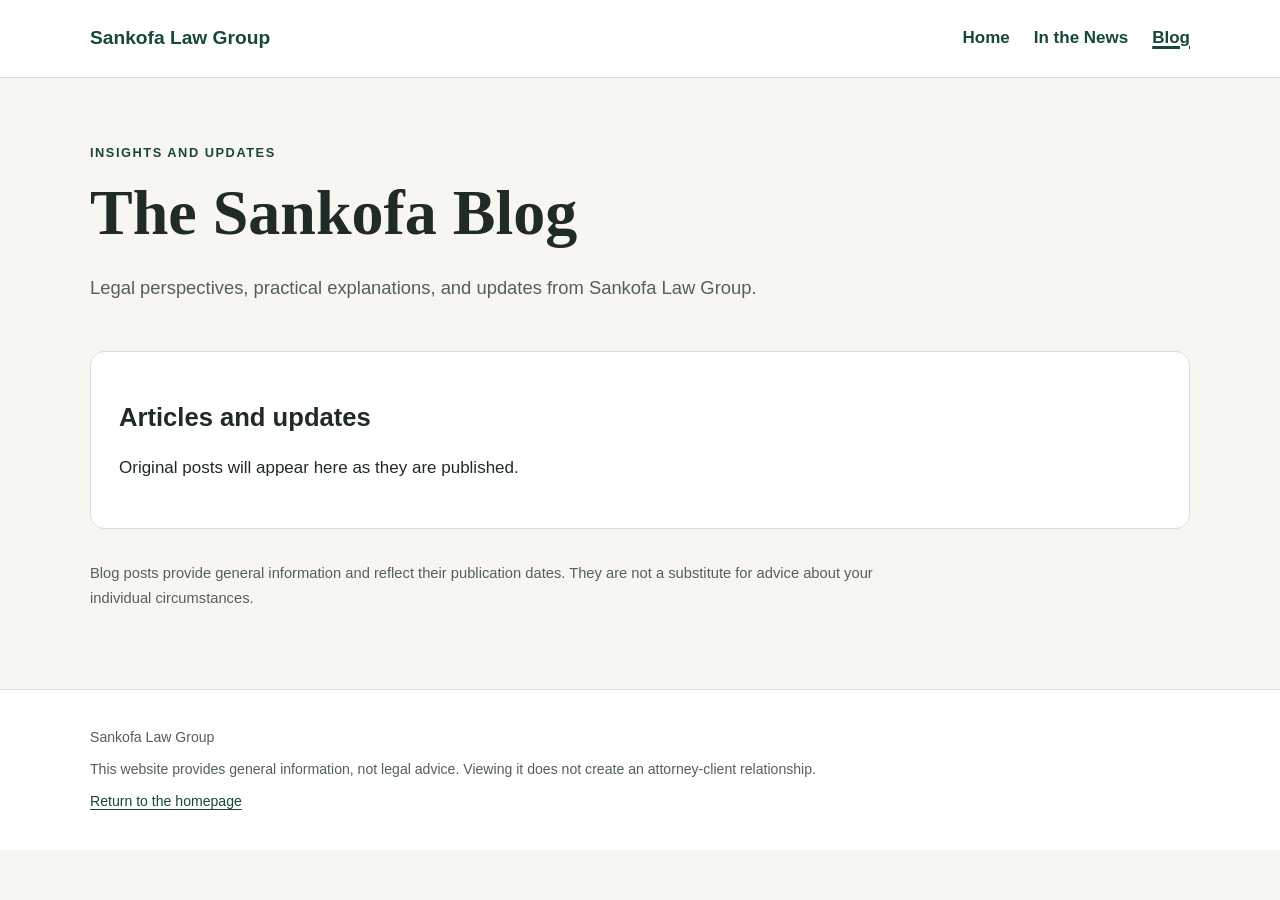
==== blog.html @ 3f3dae9e "Create initial blog.html structure for the site This file contains the structure and content for the" ====
<!doctype html>
<html lang="en">
<head>
  <meta charset="utf-8">
  <meta name="viewport" content="width=device-width, initial-scale=1">

  <title>Blog | Sankofa Law Group</title>

  <meta
    name="description"
    content="Articles, legal perspectives, and firm updates from Sankofa Law Group."
  >

  <link rel="stylesheet" href="editorial.css">
</head>

<body>
  <a class="skip-link" href="#main">Skip to content</a>

  <header class="site-header">
    <div class="container header-inner">
      <a class="brand" href="index.html">Sankofa Law Group</a>

      <nav class="site-nav" aria-label="Main navigation">
        <a href="index.html">Home</a>
        <a href="news.html">In the News</a>
        <a href="blog.html" aria-current="page">Blog</a>
      </nav>
    </div>
  </header>

  <main id="main" class="container">
    <section class="hero" aria-labelledby="page-title">
      <p class="eyebrow">Insights and updates</p>

      <h1 id="page-title">The Sankofa Blog</h1>

      <p class="lead">
        Legal perspectives, practical explanations, and
        updates from Sankofa Law Group.
      </p>
    </section>

    <section class="content-section" aria-label="Blog posts">

      <!--
        FIRST POST:
        Delete the empty-state div below when you add your
        first blog card.
      -->

      <div class="empty-state">
        <h2>Articles and updates</h2>
        <p>
          Original posts will appear here as they are published.
        </p>
      </div>

      <div class="cards">

        <!-- ADD BLOG CARDS BELOW THIS LINE. NEWEST FIRST. -->


        <!-- ADD BLOG CARDS ABOVE THIS LINE. -->

      </div>

      <p class="editorial-note">
        Blog posts provide general information and reflect
        their publication dates. They are not a substitute
        for advice about your individual circumstances.
      </p>
    </section>
  </main>

  <footer class="site-footer">
    <div class="container">
      <p>Sankofa Law Group</p>

      <p>
        This website provides general information, not legal advice.
        Viewing it does not create an attorney-client relationship.
      </p>

      <p>
        <a href="index.html">Return to the homepage</a>
      </p>
    </div>
  </footer>
</body>
</html>
---- editorial.css ----
:root {
  --paper: #f8f6f1;
  --surface: #ffffff;
  --ink: #202b27;
  --muted: #526159;
  --brand: #174737;
  --brand-dark: #103528;
  --accent: #a87932;
  --line: #d8dfd9;
  --radius: 14px;
  --width: 1100px;
}

* {
  box-sizing: border-box;
}

html {
  scroll-behavior: smooth;
}

body {
  margin: 0;
  background: var(--paper);
  color: var(--ink);
  font-family: Arial, Helvetica, sans-serif;
  font-size: 17px;
  line-height: 1.7;
}

a {
  color: var(--brand);
  text-underline-offset: 0.2em;
}

a:hover {
  color: var(--brand-dark);
}

a:focus-visible {
  outline: 3px solid var(--accent);
  outline-offset: 4px;
}

.container {
  width: min(var(--width), calc(100% - 40px));
  margin-inline: auto;
}

.skip-link {
  position: absolute;
  top: -100px;
  left: 16px;
  z-index: 10;
  padding: 12px 18px;
  background: var(--surface);
  color: var(--ink);
}

.skip-link:focus {
  top: 12px;
}

.site-header {
  background: var(--surface);
  border-bottom: 1px solid var(--line);
}

.header-inner {
  display: flex;
  justify-content: space-between;
  align-items: center;
  gap: 20px;
  padding-block: 22px;
  flex-wrap: wrap;
}

.brand {
  color: var(--brand);
  font-size: 1.2rem;
  font-weight: 700;
  text-decoration: none;
}

.site-nav {
  display: flex;
  flex-wrap: wrap;
  gap: 12px 24px;
}

.site-nav a {
  font-weight: 600;
  text-decoration: none;
}

.site-nav a[aria-current="page"] {
  text-decoration: underline;
  text-decoration-thickness: 3px;
}

.hero {
  padding-block: 64px 36px;
}

.eyebrow {
  margin: 0 0 12px;
  color: var(--brand);
  font-size: 0.8rem;
  font-weight: 700;
  letter-spacing: 0.12em;
  text-transform: uppercase;
}

h1,
h2,
h3 {
  line-height: 1.2;
}

h1 {
  max-width: 900px;
  margin: 0 0 20px;
  font-family: Georgia, "Times New Roman", serif;
  font-size: clamp(2.3rem, 6vw, 4rem);
}

h2 {
  font-size: 1.6rem;
}

.lead {
  max-width: 760px;
  margin: 0;
  color: var(--muted);
  font-size: 1.15rem;
}

.content-section {
  padding-block: 12px 64px;
}

.cards {
  display: grid;
  grid-template-columns: repeat(2, minmax(0, 1fr));
  gap: 24px;
}

.card,
.empty-state {
  padding: 28px;
  border: 1px solid var(--line);
  border-radius: var(--radius);
  background: var(--surface);
}

.card h2 {
  margin: 10px 0 14px;
}

.card p {
  margin-block: 12px;
}

.meta {
  color: var(--muted);
  font-size: 0.92rem;
}

.tag {
  display: inline-block;
  padding: 4px 10px;
  border-radius: 999px;
  background: #e8eee9;
  color: var(--brand);
  font-size: 0.78rem;
  font-weight: 700;
}

.text-link {
  display: inline-block;
  margin-top: 8px;
  font-weight: 700;
}

.editorial-note {
  max-width: 800px;
  margin-top: 32px;
  color: var(--muted);
  font-size: 0.92rem;
}

.post {
  max-width: 780px;
  margin-inline: auto;
  padding-block: 42px 64px;
}

.post-header {
  padding-bottom: 28px;
  border-bottom: 1px solid var(--line);
}

.post h1 {
  font-size: clamp(2.2rem, 5vw, 3.5rem);
}

.post-body {
  padding-block: 12px 24px;
}

.post-body h2 {
  margin-top: 36px;
}

.post-body li {
  margin-bottom: 10px;
}

.post-body img {
  max-width: 100%;
  height: auto;
}

.post-footer {
  padding-top: 24px;
  border-top: 1px solid var(--line);
}

.site-footer {
  padding-block: 28px;
  border-top: 1px solid var(--line);
  background: var(--surface);
  color: var(--muted);
  font-size: 0.88rem;
}

.site-footer p {
  max-width: 850px;
  margin-block: 8px;
}

@media (max-width: 700px) {
  .cards {
    grid-template-columns: 1fr;
  }

  .header-inner {
    align-items: flex-start;
    flex-direction: column;
  }

  .hero {
    padding-top: 42px;
  }

  .card,
  .empty-state {
    padding: 22px;
  }
}
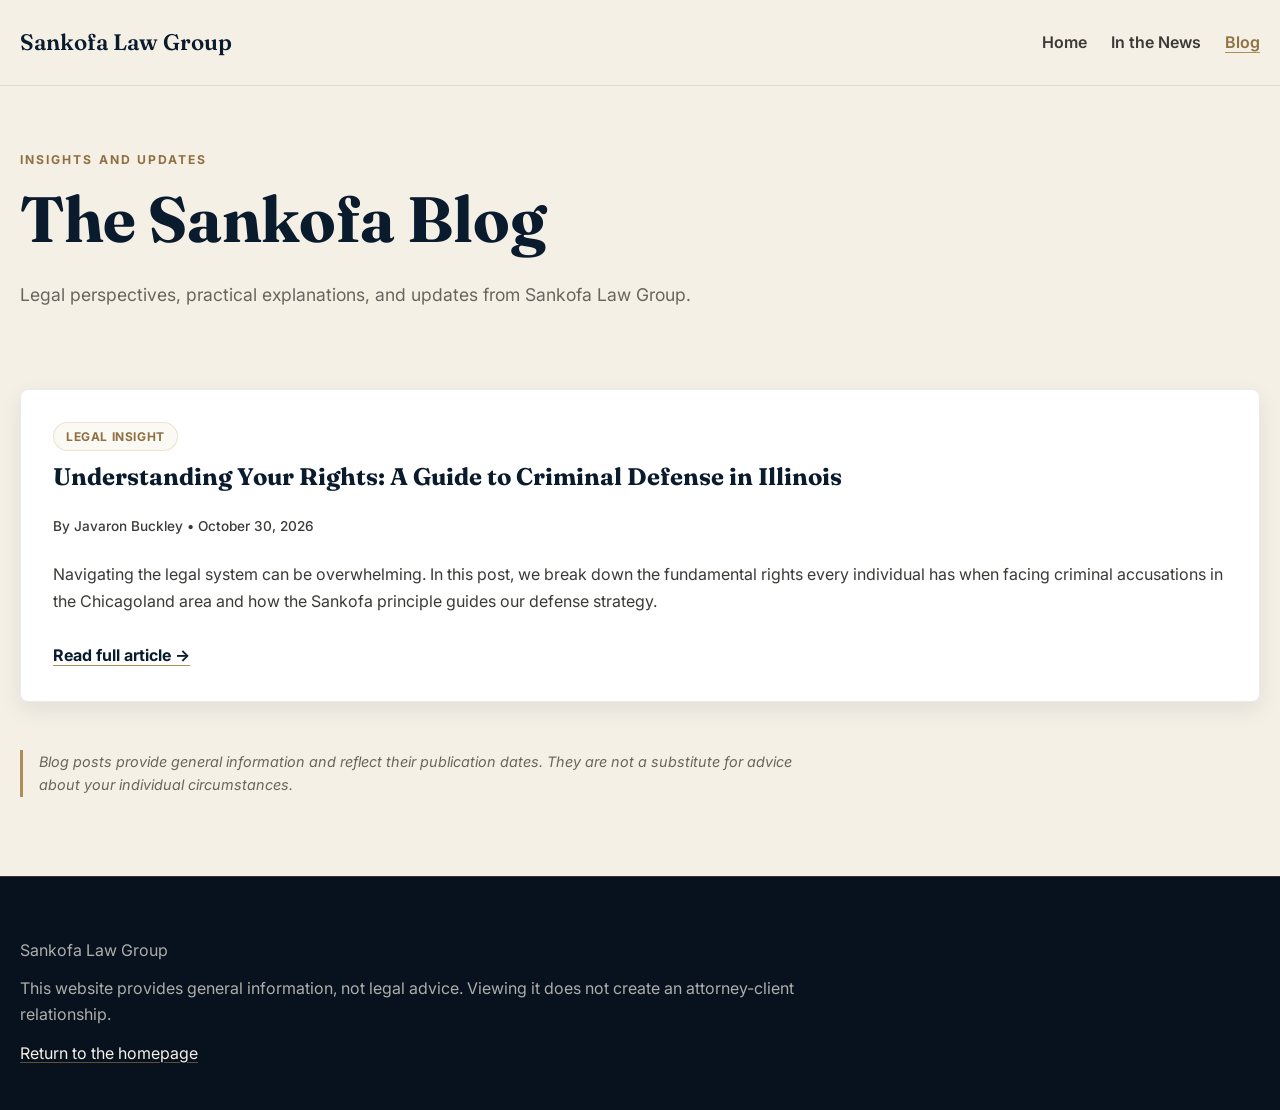
==== commit c067b32c: "Remove empty-state div and add blog card Removed the empty-state div and added a new blog card with " ====
--- a/blog.html
+++ b/blog.html
@@ -49,17 +49,23 @@
         first blog card.
       -->
 
-      <div class="empty-state">
-        <h2>Articles and updates</h2>
-        <p>
-          Original posts will appear here as they are published.
-        </p>
-      </div>
-
+     
       <div class="cards">
 
         <!-- ADD BLOG CARDS BELOW THIS LINE. NEWEST FIRST. -->
-
+<article class="card">
+  <span class="tag">Legal Insight</span>
+  
+  <h2>Understanding Your Rights: A Guide to Criminal Defense in Illinois</h2>
+  
+  <p class="meta">By Javaron Buckley • October 30, 2026</p>
+  
+  <p>
+    Navigating the legal system can be overwhelming. In this post, we break down the fundamental rights every individual has when facing criminal accusations in the Chicagoland area and how the Sankofa principle guides our defense strategy.
+  </p>
+  
+  <a class="text-link" href="#">Read full article →</a>
+</article>
 
         <!-- ADD BLOG CARDS ABOVE THIS LINE. -->
 
--- a/editorial.css
+++ b/editorial.css
@@ -1,14 +1,27 @@
+/* editorial.css - Updated to match Sankofa Law Group Homepage */
+@import url('https://fonts.googleapis.com/css2?family=Fraunces:ital,opsz,wght@0,9..144,300..700;1,9..144,300..400&family=Inter:wght@300;400;500;600;700&display=swap');
+
 :root {
-  --paper: #f8f6f1;
-  --surface: #ffffff;
-  --ink: #202b27;
-  --muted: #526159;
-  --brand: #174737;
-  --brand-dark: #103528;
-  --accent: #a87932;
-  --line: #d8dfd9;
-  --radius: 14px;
-  --width: 1100px;
+  /* Sankofa Brand Colors */
+  --navy-950: #07121e;
+  --navy-900: #0b1b2e;
+  --navy-800: #162b44;
+  --parchment-50: #fbf9f4;
+  --parchment-100: #f5f0e6;
+  --parchment-200: #ebe5da;
+  --brass-500: #b08d57;
+  --brass-600: #8f7041;
+  --charcoal-900: #252522;
+  --charcoal-700: #3a3a36;
+  --charcoal-500: #66665f;
+  --white: #ffffff;
+
+  /* Shared Effects */
+  --shadow-sm: 0 8px 22px rgba(11, 27, 46, 0.08);
+  --shadow-md: 0 18px 42px rgba(11, 27, 46, 0.14);
+  --radius-md: 8px;
+  --content-width: 1280px;
+  --transition: 180ms ease;
 }
 
 * {
@@ -21,29 +34,31 @@
 
 body {
   margin: 0;
-  background: var(--paper);
-  color: var(--ink);
-  font-family: Arial, Helvetica, sans-serif;
-  font-size: 17px;
-  line-height: 1.7;
+  background: var(--parchment-100);
+  color: var(--charcoal-700);
+  font-family: "Inter", Arial, sans-serif;
+  font-size: 16px;
+  line-height: 1.65;
+  -webkit-font-smoothing: antialiased;
 }
 
 a {
-  color: var(--brand);
-  text-underline-offset: 0.2em;
+  color: var(--navy-900);
+  text-decoration: none;
+  transition: color var(--transition);
 }
 
 a:hover {
-  color: var(--brand-dark);
+  color: var(--brass-600);
 }
 
 a:focus-visible {
-  outline: 3px solid var(--accent);
+  outline: 3px solid var(--brass-500);
   outline-offset: 4px;
 }
 
 .container {
-  width: min(var(--width), calc(100% - 40px));
+  width: min(var(--content-width), calc(100% - 2.5rem));
   margin-inline: auto;
 }
 
@@ -51,19 +66,25 @@
   position: absolute;
   top: -100px;
   left: 16px;
-  z-index: 10;
-  padding: 12px 18px;
-  background: var(--surface);
-  color: var(--ink);
+  z-index: 1000;
+  padding: 0.7rem 1rem;
+  background: var(--white);
+  color: var(--navy-900);
+  font-weight: 700;
 }
 
 .skip-link:focus {
   top: 12px;
 }
 
+/* Header */
 .site-header {
-  background: var(--surface);
-  border-bottom: 1px solid var(--line);
+  background: rgba(245, 240, 230, 0.97);
+  border-bottom: 1px solid rgba(58, 58, 54, 0.12);
+  backdrop-filter: blur(10px);
+  position: sticky;
+  top: 0;
+  z-index: 100;
 }
 
 .header-inner {
@@ -71,190 +92,246 @@
   justify-content: space-between;
   align-items: center;
   gap: 20px;
-  padding-block: 22px;
+  padding-block: 1.5rem;
   flex-wrap: wrap;
 }
 
 .brand {
-  color: var(--brand);
-  font-size: 1.2rem;
-  font-weight: 700;
+  color: var(--navy-900);
+  font-family: "Fraunces", Georgia, serif;
+  font-size: 1.4rem;
+  font-weight: 600;
   text-decoration: none;
 }
 
 .site-nav {
   display: flex;
   flex-wrap: wrap;
-  gap: 12px 24px;
+  gap: 1.5rem;
 }
 
 .site-nav a {
   font-weight: 600;
+  color: var(--charcoal-700);
   text-decoration: none;
+}
+
+.site-nav a:hover,
+.site-nav a[aria-current="page"] {
+  color: var(--brass-600);
 }
 
 .site-nav a[aria-current="page"] {
   text-decoration: underline;
-  text-decoration-thickness: 3px;
-}
-
+  text-decoration-color: var(--brass-500);
+  text-underline-offset: 4px;
+}
+
+/* Hero Section */
 .hero {
-  padding-block: 64px 36px;
+  padding-block: 4rem 2rem;
 }
 
 .eyebrow {
-  margin: 0 0 12px;
-  color: var(--brand);
-  font-size: 0.8rem;
+  margin: 0 0 0.75rem;
+  color: var(--brass-600);
+  font-size: 0.76rem;
   font-weight: 700;
-  letter-spacing: 0.12em;
+  letter-spacing: 0.17em;
   text-transform: uppercase;
 }
 
-h1,
-h2,
-h3 {
-  line-height: 1.2;
+h1, h2, h3 {
+  color: var(--navy-900);
+  font-family: "Fraunces", Georgia, serif;
+  line-height: 1.15;
+  margin-top: 0;
 }
 
 h1 {
   max-width: 900px;
-  margin: 0 0 20px;
-  font-family: Georgia, "Times New Roman", serif;
-  font-size: clamp(2.3rem, 6vw, 4rem);
+  margin-bottom: 1.5rem;
+  font-size: clamp(2.5rem, 6vw, 4rem);
 }
 
 h2 {
-  font-size: 1.6rem;
+  font-size: 1.5rem;
+  margin-bottom: 0.5rem;
 }
 
 .lead {
   max-width: 760px;
   margin: 0;
-  color: var(--muted);
-  font-size: 1.15rem;
-}
-
+  color: var(--charcoal-500);
+  font-size: 1.1rem;
+}
+
+/* Content Section & Cards */
 .content-section {
-  padding-block: 12px 64px;
+  padding-block: 1rem 4rem;
 }
 
 .cards {
   display: grid;
-  grid-template-columns: repeat(2, minmax(0, 1fr));
-  gap: 24px;
-}
-
-.card,
-.empty-state {
-  padding: 28px;
-  border: 1px solid var(--line);
-  border-radius: var(--radius);
-  background: var(--surface);
+  grid-template-columns: repeat(auto-fit, minmax(320px, 1fr));
+  gap: 2rem;
+  margin-top: 2rem;
+}
+
+.card {
+  padding: 2rem;
+  border: 1px solid rgba(58, 58, 54, 0.1);
+  border-radius: var(--radius-md);
+  background: var(--white);
+  box-shadow: var(--shadow-sm);
+  transition: transform var(--transition), box-shadow var(--transition);
+  display: flex;
+  flex-direction: column;
+}
+
+.card:hover {
+  transform: translateY(-4px);
+  box-shadow: var(--shadow-md);
 }
 
 .card h2 {
-  margin: 10px 0 14px;
+  margin-top: 0.75rem;
+  margin-bottom: 0.75rem;
 }
 
 .card p {
-  margin-block: 12px;
+  margin-block: 0.75rem;
+  color: var(--charcoal-700);
 }
 
 .meta {
-  color: var(--muted);
-  font-size: 0.92rem;
+  color: var(--charcoal-500);
+  font-size: 0.85rem;
+  font-weight: 500;
+  margin-bottom: 0.5rem;
 }
 
 .tag {
   display: inline-block;
-  padding: 4px 10px;
+  padding: 4px 12px;
   border-radius: 999px;
-  background: #e8eee9;
-  color: var(--brand);
-  font-size: 0.78rem;
+  background: var(--parchment-50);
+  color: var(--brass-600);
+  font-size: 0.75rem;
   font-weight: 700;
+  text-transform: uppercase;
+  letter-spacing: 0.05em;
+  border: 1px solid rgba(176, 141, 87, 0.2);
+  width: fit-content;
 }
 
 .text-link {
-  display: inline-block;
-  margin-top: 8px;
+  display: inline-flex;
+  align-items: center;
+  margin-top: auto;
+  padding-top: 1rem;
   font-weight: 700;
+  color: var(--navy-900);
+  text-decoration: underline;
+  text-decoration-color: var(--brass-500);
+  text-underline-offset: 4px;
+}
+
+.text-link:hover {
+  color: var(--brass-600);
 }
 
 .editorial-note {
   max-width: 800px;
-  margin-top: 32px;
-  color: var(--muted);
-  font-size: 0.92rem;
-}
-
+  margin-top: 3rem;
+  color: var(--charcoal-500);
+  font-size: 0.9rem;
+  font-style: italic;
+  border-left: 3px solid var(--brass-500);
+  padding-left: 1rem;
+}
+
+/* Blog Post Specifics (for when you create individual post pages) */
 .post {
   max-width: 780px;
   margin-inline: auto;
-  padding-block: 42px 64px;
+  padding-block: 3rem 4rem;
 }
 
 .post-header {
-  padding-bottom: 28px;
-  border-bottom: 1px solid var(--line);
-}
-
-.post h1 {
-  font-size: clamp(2.2rem, 5vw, 3.5rem);
+  padding-bottom: 2rem;
+  border-bottom: 1px solid rgba(58, 58, 54, 0.12);
+  margin-bottom: 2rem;
 }
 
 .post-body {
-  padding-block: 12px 24px;
+  color: var(--charcoal-700);
 }
 
 .post-body h2 {
-  margin-top: 36px;
-}
-
-.post-body li {
-  margin-bottom: 10px;
+  margin-top: 2.5rem;
+  font-size: 1.75rem;
+}
+
+.post-body p {
+  margin-bottom: 1.5rem;
 }
 
 .post-body img {
   max-width: 100%;
   height: auto;
+  border-radius: var(--radius-md);
+  margin: 1.5rem 0;
 }
 
 .post-footer {
-  padding-top: 24px;
-  border-top: 1px solid var(--line);
-}
-
+  padding-top: 2rem;
+  border-top: 1px solid rgba(58, 58, 54, 0.12);
+  margin-top: 3rem;
+}
+
+/* Footer */
 .site-footer {
-  padding-block: 28px;
-  border-top: 1px solid var(--line);
-  background: var(--surface);
-  color: var(--muted);
-  font-size: 0.88rem;
+  padding-block: 3rem 2rem;
+  border-top: 1px solid rgba(176, 141, 87, 0.25);
+  background: var(--navy-950);
+  color: var(--parchment-100);
 }
 
 .site-footer p {
   max-width: 850px;
-  margin-block: 8px;
-}
-
+  margin-block: 0.75rem;
+  color: rgba(245, 240, 230, 0.7);
+}
+
+.site-footer a {
+  color: var(--parchment-100);
+  text-decoration: underline;
+  text-decoration-color: rgba(176, 141, 87, 0.5);
+  text-underline-offset: 3px;
+}
+
+.site-footer a:hover {
+  color: var(--brass-500);
+}
+
+/* Responsive */
 @media (max-width: 700px) {
-  .cards {
-    grid-template-columns: 1fr;
-  }
-
   .header-inner {
     align-items: flex-start;
     flex-direction: column;
   }
+  
+  .site-nav {
+    flex-direction: column;
+    gap: 1rem;
+  }
 
   .hero {
-    padding-top: 42px;
+    padding-top: 2.5rem;
   }
 
-  .card,
-  .empty-state {
-    padding: 22px;
+  .card {
+    padding: 1.5rem;
   }
 }
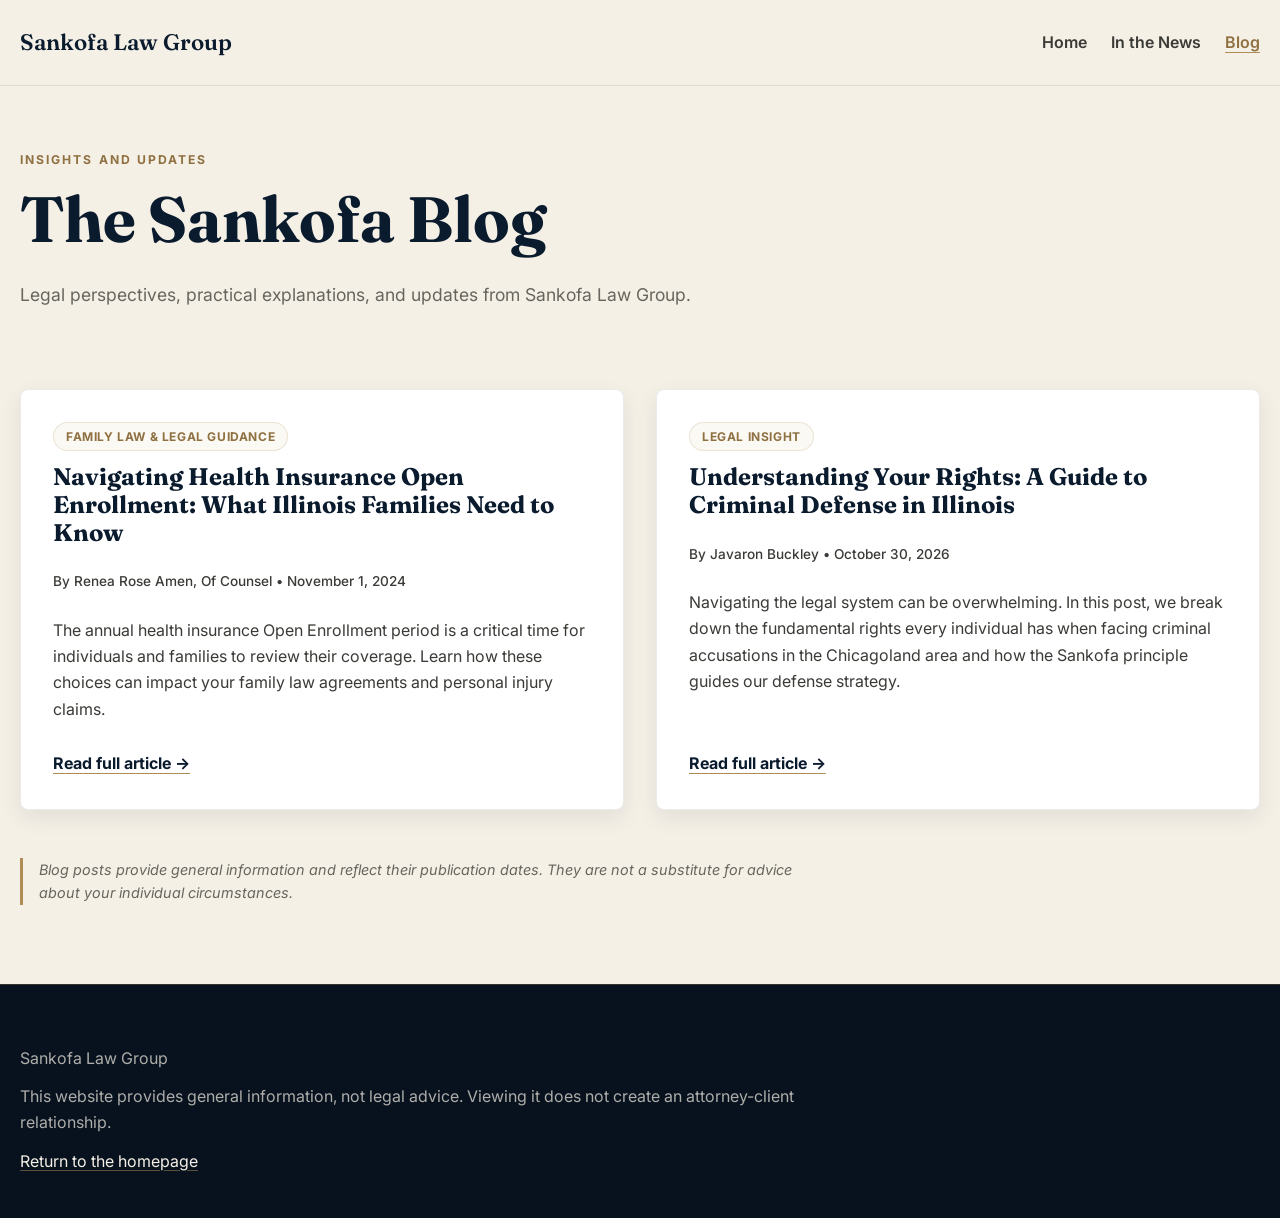
==== commit 636c3797: "Add new blog article on health insurance enrollment" ====
--- a/blog.html
+++ b/blog.html
@@ -53,6 +53,20 @@
       <div class="cards">
 
         <!-- ADD BLOG CARDS BELOW THIS LINE. NEWEST FIRST. -->
+        <article class="card">
+  <span class="tag">Family Law & Legal Guidance</span>
+  
+  <h2>Navigating Health Insurance Open Enrollment: What Illinois Families Need to Know</h2>
+  
+  <p class="meta">By Renea Rose Amen, Of Counsel • November 1, 2024</p>
+  
+  <p>
+    The annual health insurance Open Enrollment period is a critical time for individuals and families to review their coverage. Learn how these choices can impact your family law agreements and personal injury claims.
+  </p>
+  
+  <a class="text-link" href="posts/open-enrollment-guide.html">Read full article →</a>
+</article>
+        
 <article class="card">
   <span class="tag">Legal Insight</span>
   
@@ -64,7 +78,7 @@
     Navigating the legal system can be overwhelming. In this post, we break down the fundamental rights every individual has when facing criminal accusations in the Chicagoland area and how the Sankofa principle guides our defense strategy.
   </p>
   
-  <a class="text-link" href="#">Read full article →</a>
+  <a class="text-link" href="posts/criminal-defense-rights.html">Read full article →</a>
 </article>
 
         <!-- ADD BLOG CARDS ABOVE THIS LINE. -->
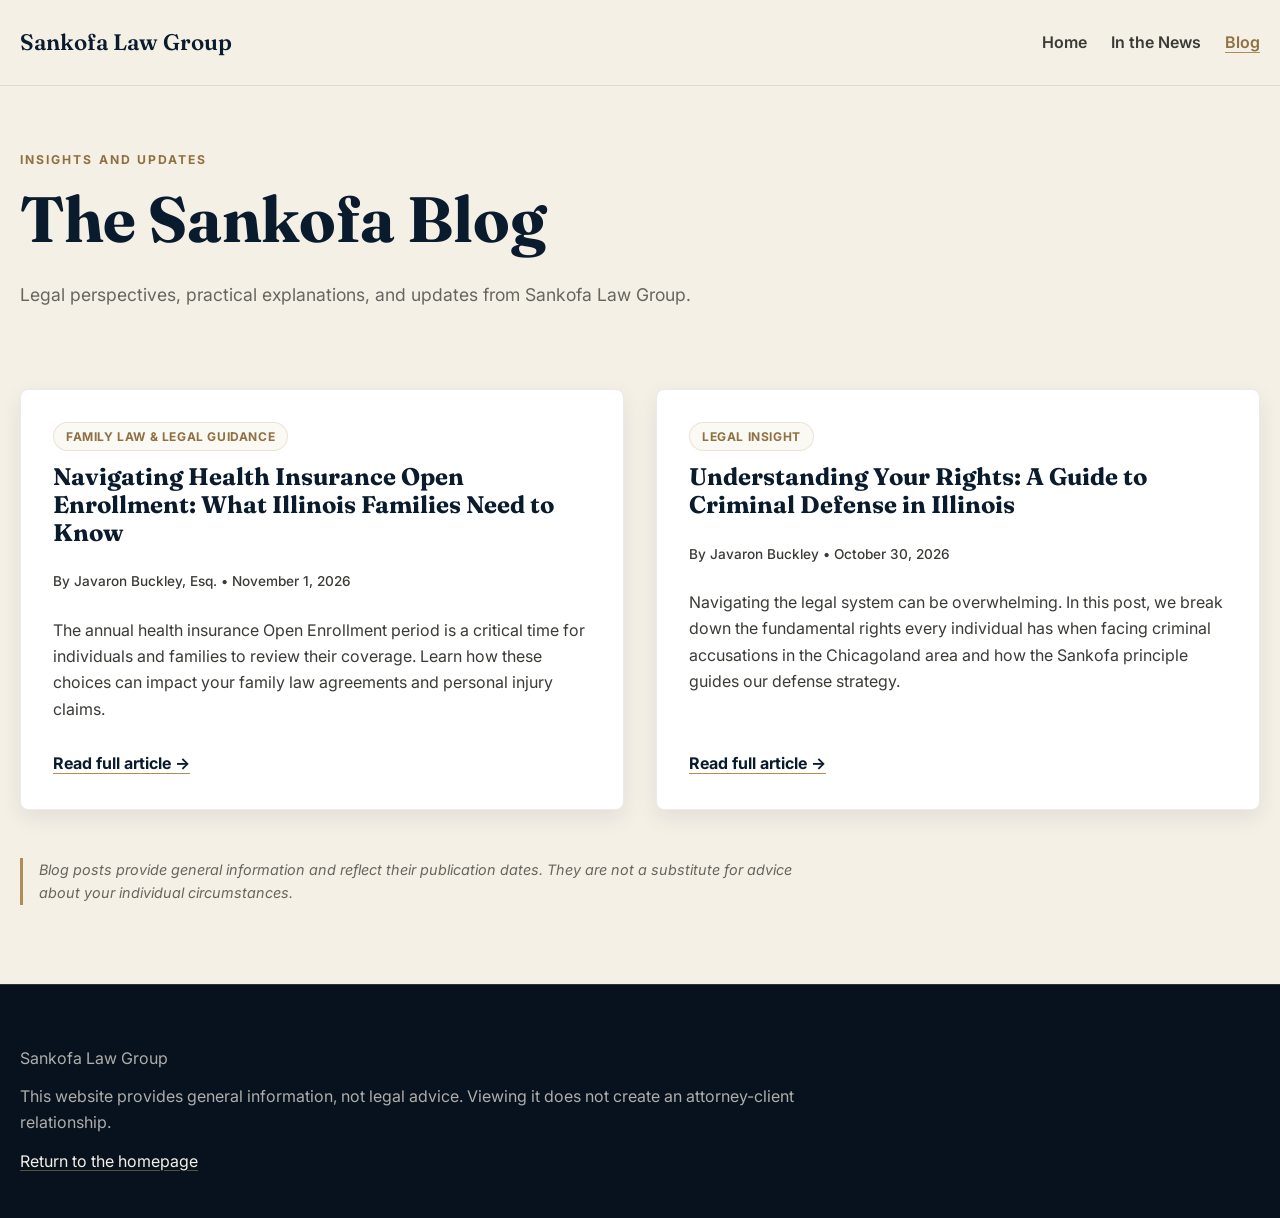
==== commit ebb68e9b: "Update author name and date in blog post" ====
--- a/blog.html
+++ b/blog.html
@@ -58,7 +58,7 @@
   
   <h2>Navigating Health Insurance Open Enrollment: What Illinois Families Need to Know</h2>
   
-  <p class="meta">By Renea Rose Amen, Of Counsel • November 1, 2024</p>
+  <p class="meta">By Javaron Buckley, Esq. • November 1, 2026</p>
   
   <p>
     The annual health insurance Open Enrollment period is a critical time for individuals and families to review their coverage. Learn how these choices can impact your family law agreements and personal injury claims.
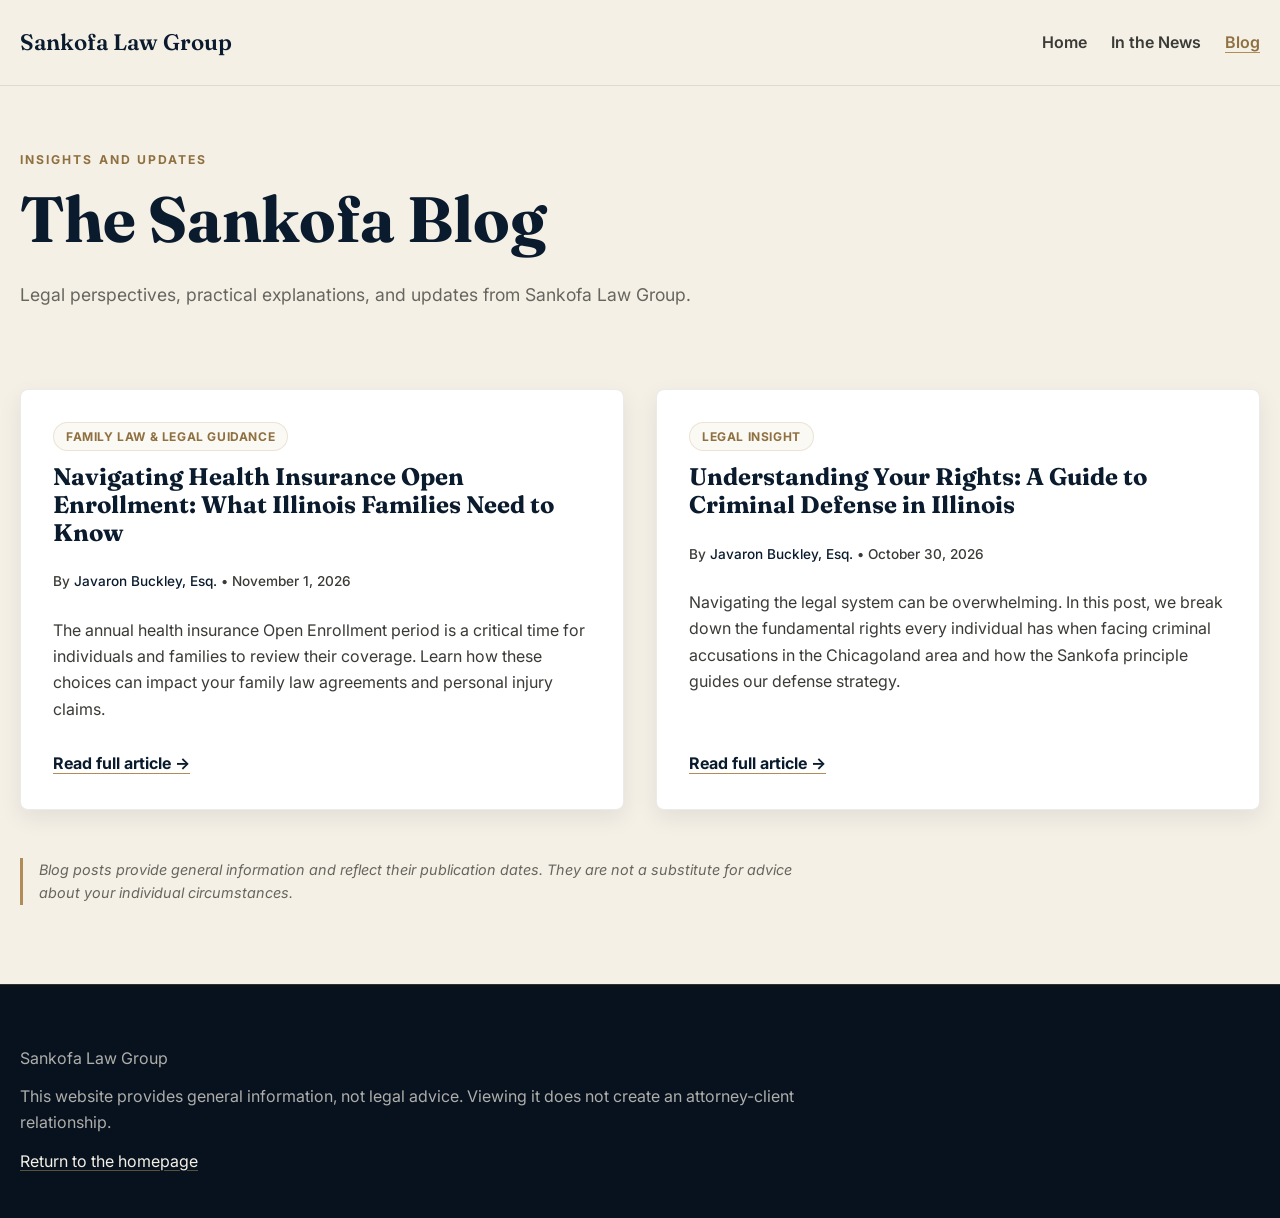
==== commit f3238ea4: "Refactor blog cards and remove empty-state comment Updated blog cards with author links and removed " ====
--- a/blog.html
+++ b/blog.html
@@ -43,43 +43,36 @@
 
     <section class="content-section" aria-label="Blog posts">
 
-      <!--
-        FIRST POST:
-        Delete the empty-state div below when you add your
-        first blog card.
-      -->
-
-     
       <div class="cards">
 
         <!-- ADD BLOG CARDS BELOW THIS LINE. NEWEST FIRST. -->
         <article class="card">
-  <span class="tag">Family Law & Legal Guidance</span>
-  
-  <h2>Navigating Health Insurance Open Enrollment: What Illinois Families Need to Know</h2>
-  
-  <p class="meta">By Javaron Buckley, Esq. • November 1, 2026</p>
-  
-  <p>
-    The annual health insurance Open Enrollment period is a critical time for individuals and families to review their coverage. Learn how these choices can impact your family law agreements and personal injury claims.
-  </p>
-  
-  <a class="text-link" href="posts/open-enrollment-guide.html">Read full article →</a>
-</article>
+          <span class="tag">Family Law & Legal Guidance</span>
+          
+          <h2>Navigating Health Insurance Open Enrollment: What Illinois Families Need to Know</h2>
+          
+          <p class="meta">By <a href="javaron-buckley.html">Javaron Buckley, Esq.</a> • November 1, 2026</p>
+          
+          <p>
+            The annual health insurance Open Enrollment period is a critical time for individuals and families to review their coverage. Learn how these choices can impact your family law agreements and personal injury claims.
+          </p>
+          
+          <a class="text-link" href="posts/open-enrollment-guide.html">Read full article →</a>
+        </article>
         
-<article class="card">
-  <span class="tag">Legal Insight</span>
-  
-  <h2>Understanding Your Rights: A Guide to Criminal Defense in Illinois</h2>
-  
-  <p class="meta">By Javaron Buckley • October 30, 2026</p>
-  
-  <p>
-    Navigating the legal system can be overwhelming. In this post, we break down the fundamental rights every individual has when facing criminal accusations in the Chicagoland area and how the Sankofa principle guides our defense strategy.
-  </p>
-  
-  <a class="text-link" href="posts/criminal-defense-rights.html">Read full article →</a>
-</article>
+        <article class="card">
+          <span class="tag">Legal Insight</span>
+          
+          <h2>Understanding Your Rights: A Guide to Criminal Defense in Illinois</h2>
+          
+          <p class="meta">By <a href="javaron-buckley.html">Javaron Buckley, Esq.</a> • October 30, 2026</p>
+          
+          <p>
+            Navigating the legal system can be overwhelming. In this post, we break down the fundamental rights every individual has when facing criminal accusations in the Chicagoland area and how the Sankofa principle guides our defense strategy.
+          </p>
+          
+          <a class="text-link" href="posts/criminal-defense-rights.html">Read full article →</a>
+        </article>
 
         <!-- ADD BLOG CARDS ABOVE THIS LINE. -->
 
